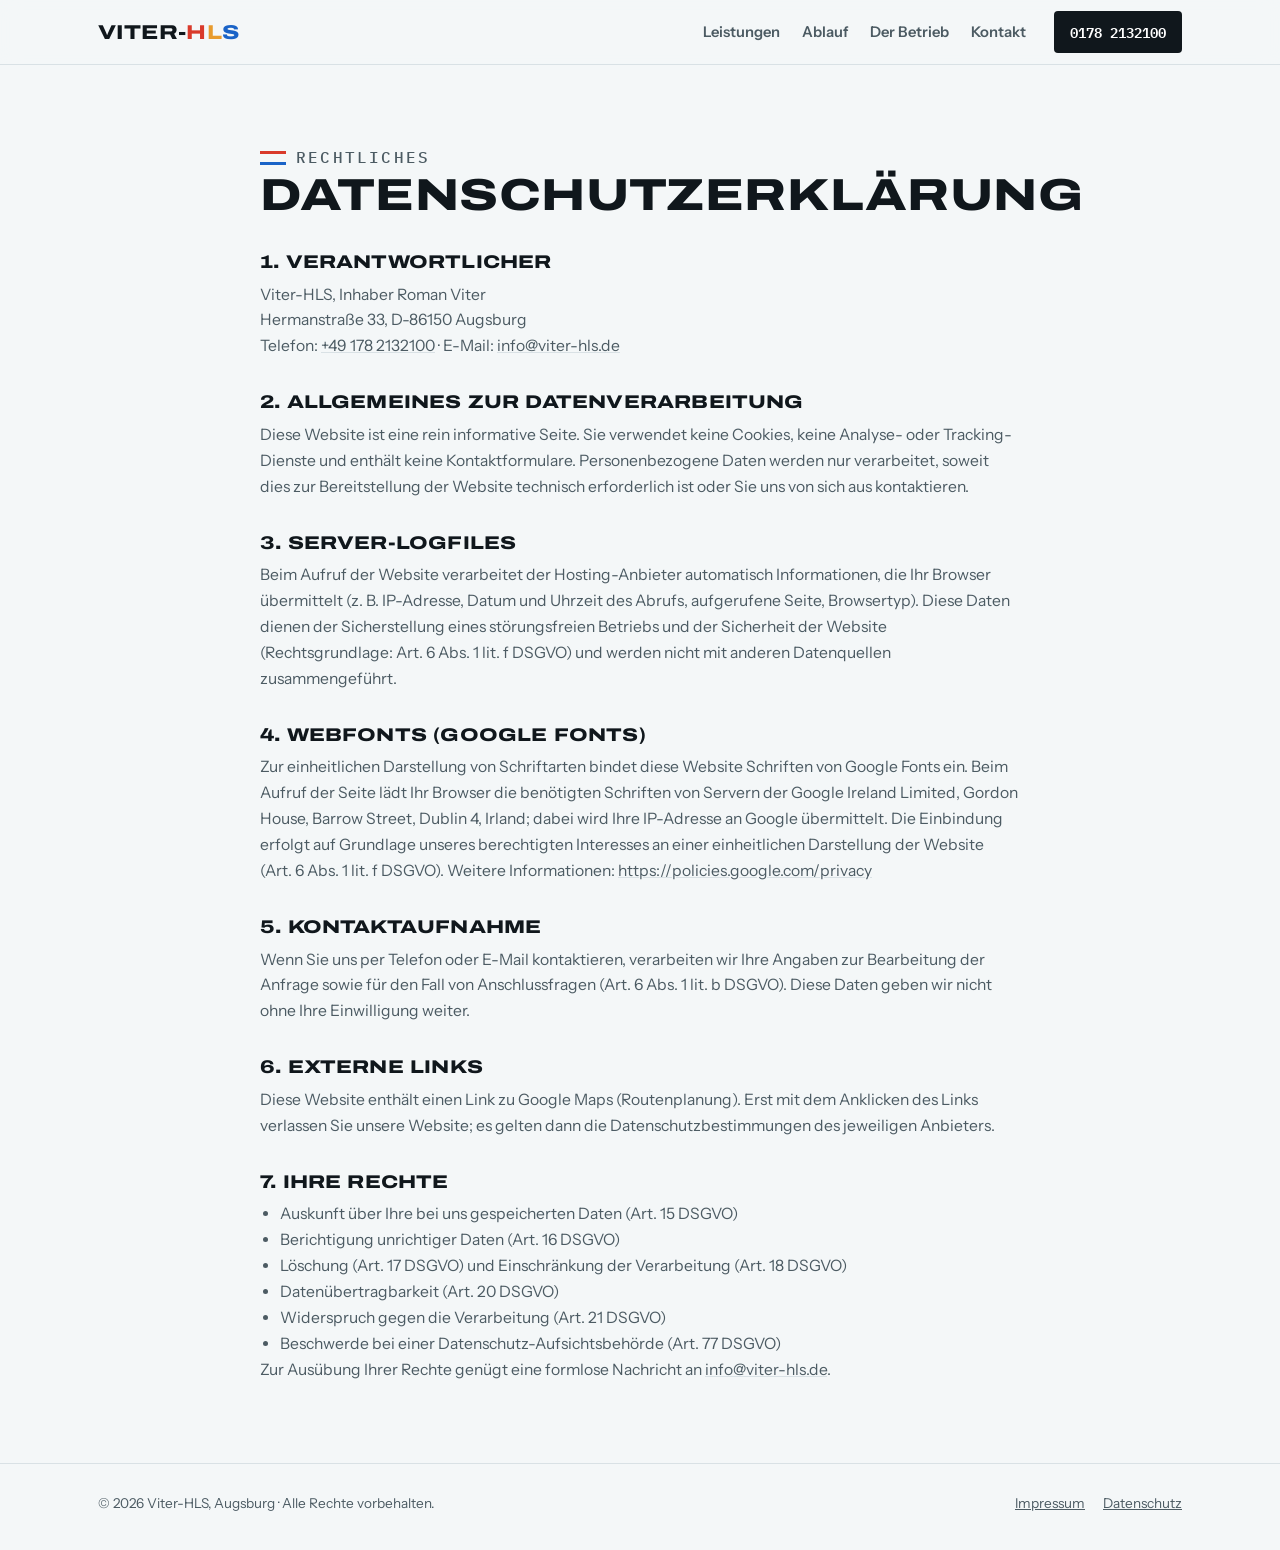
==== datenschutz.html @ 25cb3e0c "Viter-HLS Minisite: moderner One-Pager (Heizung/Lüftung/Sanitär/Wärmepumpe, Augsburg) Co-Authored-By" ====
<!DOCTYPE html>
<html lang="de">
<head>
<meta charset="utf-8">
<meta name="viewport" content="width=device-width, initial-scale=1">
<title>Datenschutzerklärung – Viter-HLS Augsburg</title>
<meta name="robots" content="noindex, follow">
<link rel="icon" href="favicon.svg" type="image/svg+xml">
<link rel="preconnect" href="https://fonts.googleapis.com">
<link rel="preconnect" href="https://fonts.gstatic.com" crossorigin>
<link href="https://fonts.googleapis.com/css2?family=Archivo:wdth,wght@125,700..900&family=IBM+Plex+Mono:wght@400;500;600&family=Instrument+Sans:wght@400;500;600;700&display=swap" rel="stylesheet">
<link rel="stylesheet" href="css/style.css">
</head>
<body>

<header class="site-head">
  <div class="wrap">
    <a class="brand" href="index.html">VITER-<span class="h">H</span><span class="l">L</span><span class="s">S</span></a>
    <nav class="site-nav" aria-label="Hauptnavigation">
      <a href="index.html#leistungen">Leistungen</a>
      <a href="index.html#ablauf">Ablauf</a>
      <a href="index.html#betrieb">Der Betrieb</a>
      <a href="index.html#kontakt">Kontakt</a>
    </nav>
    <a class="head-tel" href="tel:+491782132100">0178 2132100</a>
  </div>
</header>

<main class="wrap legal">
  <p class="tag">Rechtliches</p>
  <h1>Datenschutzerklärung</h1>

  <h2>1. Verantwortlicher</h2>
  <p>
    Viter-HLS, Inhaber Roman Viter<br>
    Hermanstraße 33, D-86150 Augsburg<br>
    Telefon: <a href="tel:+491782132100">+49 178 2132100</a> ·
    E-Mail: <a href="mailto:info@viter-hls.de">info@viter-hls.de</a>
  </p>

  <h2>2. Allgemeines zur Datenverarbeitung</h2>
  <p>Diese Website ist eine rein informative Seite. Sie verwendet keine Cookies, keine Analyse- oder Tracking-Dienste und enthält keine Kontaktformulare. Personenbezogene Daten werden nur verarbeitet, soweit dies zur Bereitstellung der Website technisch erforderlich ist oder Sie uns von sich aus kontaktieren.</p>

  <h2>3. Server-Logfiles</h2>
  <p>Beim Aufruf der Website verarbeitet der Hosting-Anbieter automatisch Informationen, die Ihr Browser übermittelt (z.&nbsp;B. IP-Adresse, Datum und Uhrzeit des Abrufs, aufgerufene Seite, Browsertyp). Diese Daten dienen der Sicherstellung eines störungsfreien Betriebs und der Sicherheit der Website (Rechtsgrundlage: Art.&nbsp;6 Abs.&nbsp;1 lit.&nbsp;f DSGVO) und werden nicht mit anderen Datenquellen zusammengeführt.</p>

  <h2>4. Webfonts (Google Fonts)</h2>
  <p>Zur einheitlichen Darstellung von Schriftarten bindet diese Website Schriften von Google Fonts ein. Beim Aufruf der Seite lädt Ihr Browser die benötigten Schriften von Servern der Google Ireland Limited, Gordon House, Barrow Street, Dublin 4, Irland; dabei wird Ihre IP-Adresse an Google übermittelt. Die Einbindung erfolgt auf Grundlage unseres berechtigten Interesses an einer einheitlichen Darstellung der Website (Art.&nbsp;6 Abs.&nbsp;1 lit.&nbsp;f DSGVO). Weitere Informationen: <a href="https://policies.google.com/privacy" target="_blank" rel="noopener">https://policies.google.com/privacy</a></p>

  <h2>5. Kontaktaufnahme</h2>
  <p>Wenn Sie uns per Telefon oder E-Mail kontaktieren, verarbeiten wir Ihre Angaben zur Bearbeitung der Anfrage sowie für den Fall von Anschlussfragen (Art.&nbsp;6 Abs.&nbsp;1 lit.&nbsp;b DSGVO). Diese Daten geben wir nicht ohne Ihre Einwilligung weiter.</p>

  <h2>6. Externe Links</h2>
  <p>Diese Website enthält einen Link zu Google Maps (Routenplanung). Erst mit dem Anklicken des Links verlassen Sie unsere Website; es gelten dann die Datenschutzbestimmungen des jeweiligen Anbieters.</p>

  <h2>7. Ihre Rechte</h2>
  <ul>
    <li>Auskunft über Ihre bei uns gespeicherten Daten (Art.&nbsp;15 DSGVO)</li>
    <li>Berichtigung unrichtiger Daten (Art.&nbsp;16 DSGVO)</li>
    <li>Löschung (Art.&nbsp;17 DSGVO) und Einschränkung der Verarbeitung (Art.&nbsp;18 DSGVO)</li>
    <li>Datenübertragbarkeit (Art.&nbsp;20 DSGVO)</li>
    <li>Widerspruch gegen die Verarbeitung (Art.&nbsp;21 DSGVO)</li>
    <li>Beschwerde bei einer Datenschutz-Aufsichtsbehörde (Art.&nbsp;77 DSGVO)</li>
  </ul>
  <p>Zur Ausübung Ihrer Rechte genügt eine formlose Nachricht an <a href="mailto:info@viter-hls.de">info@viter-hls.de</a>.</p>
</main>

<footer class="site-foot">
  <div class="wrap">
    <small>© 2026 Viter-HLS, Augsburg · Alle Rechte vorbehalten.</small>
    <nav aria-label="Rechtliches">
      <a href="impressum.html">Impressum</a>
      <a href="datenschutz.html">Datenschutz</a>
    </nav>
  </div>
</footer>

</body>
</html>
---- css/style.css ----
/* ============================================================
   VITER-HLS · Augsburg — Heizung · Lüftung · Sanitär
   Design tokens
   porcelain  #F4F7F8  (kühles Fliesenweiß, Flächen)
   ink        #10171C  (Anthrazit, Text)
   steel      #4C5B63  (Sekundärtext)
   rot        #D93A2B  (Vorlauf / Heizung)
   blau       #1A63C7  (Rücklauf / Sanitär, Wasser)
   luft       #E89B2D  (Lüftung)
   gruen      #1E8A5B  (Wärmepumpe / Umwelt)
   line       #D9E1E5  (Haarlinien)
   ============================================================ */

:root {
  --porcelain: #F4F7F8;
  --paper: #FDFEFE;
  --ink: #10171C;
  --steel: #4C5B63;
  --rot: #D93A2B;
  --blau: #1A63C7;
  --luft: #E89B2D;
  --gruen: #1E8A5B;
  --line: #D9E1E5;
  --font-display: "Archivo", "Arial Narrow", sans-serif;
  --font-body: "Instrument Sans", "Helvetica Neue", sans-serif;
  --font-mono: "IBM Plex Mono", "Courier New", monospace;
  --max: 1180px;
  --pad: clamp(20px, 4vw, 48px);
}

* { margin: 0; padding: 0; box-sizing: border-box; }

html { scroll-behavior: smooth; }
@media (prefers-reduced-motion: reduce) {
  html { scroll-behavior: auto; }
  *, *::before, *::after { animation: none !important; transition: none !important; }
}

body {
  font-family: var(--font-body);
  font-size: 17px;
  line-height: 1.65;
  color: var(--ink);
  background: var(--porcelain);
  -webkit-font-smoothing: antialiased;
}

img { max-width: 100%; height: auto; display: block; }

a { color: inherit; }

.wrap { max-width: var(--max); margin: 0 auto; padding-left: var(--pad); padding-right: var(--pad); }

/* ---------- Display type ---------- */
h1, h2, .display {
  font-family: var(--font-display);
  font-stretch: 125%;
  font-weight: 800;
  text-transform: uppercase;
  letter-spacing: 0.01em;
  line-height: 1.02;
}

h1 { font-size: clamp(2.2rem, 5.2vw, 4rem); }
h2 { font-size: clamp(1.7rem, 3.6vw, 2.6rem); margin-bottom: 18px; }
h3 {
  font-family: var(--font-display);
  font-stretch: 125%;
  font-weight: 700;
  text-transform: uppercase;
  font-size: 1.12rem;
  letter-spacing: 0.03em;
}

/* Rohrleitungs-Etikett (mono tag) */
.tag {
  font-family: var(--font-mono);
  font-size: 0.74rem;
  font-weight: 500;
  letter-spacing: 0.14em;
  text-transform: uppercase;
  color: var(--steel);
  display: inline-flex;
  align-items: center;
  gap: 10px;
}
.tag::before {
  content: "";
  width: 26px;
  height: 8px;
  border-top: 3px solid var(--rot);
  border-bottom: 3px solid var(--blau);
}
.tag--rot::before { border-top-color: var(--rot); border-bottom-color: var(--rot); }
.tag--blau::before { border-top-color: var(--blau); border-bottom-color: var(--blau); }
.tag--luft::before { border-top-color: var(--luft); border-bottom-color: var(--luft); }
.tag--gruen::before { border-top-color: var(--gruen); border-bottom-color: var(--gruen); }

/* ---------- Header ---------- */
.site-head {
  position: sticky;
  top: 0;
  z-index: 50;
  background: rgba(244, 247, 248, 0.92);
  backdrop-filter: blur(10px);
  border-bottom: 1px solid var(--line);
}
.site-head .wrap {
  display: flex;
  align-items: center;
  gap: 28px;
  height: 64px;
}
.brand {
  font-family: var(--font-display);
  font-stretch: 125%;
  font-weight: 800;
  font-size: 1.25rem;
  letter-spacing: 0.02em;
  text-decoration: none;
  white-space: nowrap;
}
.brand .h { color: var(--rot); }
.brand .l { color: var(--luft); }
.brand .s { color: var(--blau); }
.site-nav { display: flex; gap: 22px; margin-left: auto; }
.site-nav a {
  text-decoration: none;
  font-size: 0.92rem;
  font-weight: 600;
  color: var(--steel);
}
.site-nav a:hover { color: var(--ink); }
.head-tel {
  font-family: var(--font-mono);
  font-size: 0.88rem;
  font-weight: 600;
  text-decoration: none;
  background: var(--ink);
  color: #fff;
  padding: 9px 16px;
  border-radius: 4px;
  white-space: nowrap;
}
.head-tel:hover { background: var(--rot); }
@media (max-width: 860px) {
  .site-nav { display: none; }
  .head-tel { margin-left: auto; }
}

/* ---------- Hero ---------- */
.hero { padding: clamp(48px, 8vw, 96px) 0 0; }
.hero .wrap {
  display: grid;
  grid-template-columns: 1.15fr 0.85fr;
  gap: clamp(28px, 5vw, 64px);
  align-items: center;
}
.hero h1 { margin: 18px 0 22px; }
.hero h1 .u-rot  { box-shadow: inset 0 -0.14em 0 0 color-mix(in srgb, var(--rot) 45%, transparent); }
.hero h1 .u-luft { box-shadow: inset 0 -0.14em 0 0 color-mix(in srgb, var(--luft) 55%, transparent); }
.hero h1 .u-blau { box-shadow: inset 0 -0.14em 0 0 color-mix(in srgb, var(--blau) 40%, transparent); }
.hero .lede { font-size: 1.12rem; color: var(--steel); max-width: 34em; margin-bottom: 30px; }
.cta-row { display: flex; flex-wrap: wrap; gap: 14px; align-items: center; }
.btn {
  display: inline-block;
  text-decoration: none;
  font-weight: 700;
  font-size: 1rem;
  padding: 14px 26px;
  border-radius: 4px;
}
.btn-primary { background: var(--rot); color: #fff; }
.btn-primary:hover { background: #b92e21; }
.btn-ghost { border: 1.5px solid var(--ink); color: var(--ink); }
.btn-ghost:hover { background: var(--ink); color: #fff; }

.hero-figure { position: relative; }
.hero-figure img {
  border-radius: 6px;
  box-shadow: 0 24px 60px -24px rgba(16, 23, 28, 0.35);
  aspect-ratio: 4 / 3;
  object-fit: cover;
  object-position: 22% 62%;
  width: 100%;
}
.hero-figure figcaption {
  position: absolute;
  left: 14px;
  bottom: 14px;
  background: var(--ink);
  color: #fff;
  font-family: var(--font-mono);
  font-size: 0.7rem;
  letter-spacing: 0.12em;
  text-transform: uppercase;
  padding: 7px 12px;
  border-radius: 3px;
}
.hero-figure figcaption .vl { color: #ff8d80; }
.hero-figure figcaption .rl { color: #8db8f5; }
@media (max-width: 860px) {
  .hero .wrap { grid-template-columns: 1fr; }
}

/* Rohr-Trenner: animierte Vorlauf/Rücklauf-Doppellinie */
.pipe-divider {
  margin-top: clamp(48px, 7vw, 88px);
  height: 14px;
  position: relative;
  overflow: hidden;
}
.pipe-divider::before,
.pipe-divider::after {
  content: "";
  position: absolute;
  left: 0;
  right: 0;
  height: 4px;
  background-image: linear-gradient(90deg, currentColor 0 70%, transparent 70% 100%);
  background-size: 46px 4px;
}
.pipe-divider::before { top: 0; color: var(--rot); animation: flow-r 2.4s linear infinite; }
.pipe-divider::after { bottom: 0; color: var(--blau); animation: flow-l 2.4s linear infinite; }
@keyframes flow-r { from { background-position-x: 0; } to { background-position-x: 46px; } }
@keyframes flow-l { from { background-position-x: 0; } to { background-position-x: -46px; } }

/* ---------- Sections ---------- */
section { padding: clamp(56px, 8vw, 104px) 0; }
.section-head { max-width: 640px; margin-bottom: clamp(30px, 5vw, 54px); }
.section-head p { color: var(--steel); }

/* ---------- Leistungen ---------- */
#leistungen { background: var(--paper); border-top: 1px solid var(--line); border-bottom: 1px solid var(--line); }
.service-grid {
  display: grid;
  grid-template-columns: repeat(2, 1fr);
  gap: clamp(18px, 3vw, 32px);
}
.service {
  background: var(--porcelain);
  border: 1px solid var(--line);
  border-radius: 6px;
  overflow: hidden;
  display: flex;
  flex-direction: column;
}
.service img { aspect-ratio: 16 / 9; object-fit: cover; width: 100%; }
.service .body { padding: 26px 28px 30px; display: flex; flex-direction: column; gap: 12px; flex: 1; }
.service h3 { padding-top: 2px; }
.service p { color: var(--steel); font-size: 0.98rem; }
.service .body { border-top: 4px solid transparent; }
.service--gruen .body { border-top-color: var(--gruen); }
.service--rot .body { border-top-color: var(--rot); }
.service--luft .body { border-top-color: var(--luft); }
.service--blau .body { border-top-color: var(--blau); }
@media (max-width: 760px) {
  .service-grid { grid-template-columns: 1fr; }
}

/* ---------- Fakten ---------- */
.facts { display: grid; grid-template-columns: repeat(3, 1fr); gap: 1px; background: var(--line); border: 1px solid var(--line); border-radius: 6px; overflow: hidden; }
.fact { background: var(--porcelain); padding: 30px 28px; }
.fact .num {
  font-family: var(--font-display);
  font-stretch: 125%;
  font-weight: 800;
  font-size: clamp(2rem, 4vw, 2.9rem);
  line-height: 1;
}
.fact .num sup { font-size: 0.45em; }
.fact p { color: var(--steel); font-size: 0.94rem; margin-top: 10px; }
@media (max-width: 760px) { .facts { grid-template-columns: 1fr; } }

/* ---------- Ablauf ---------- */
#ablauf { background: var(--ink); color: #fff; }
#ablauf .section-head p { color: #9FB0B9; }
.steps { display: grid; grid-template-columns: repeat(4, 1fr); gap: clamp(20px, 3vw, 36px); counter-reset: step; }
.step { position: relative; padding-top: 20px; }
.step::before {
  content: "";
  position: absolute;
  top: 0; left: 0; right: 0;
  height: 8px;
  border-top: 3px solid var(--rot);
  border-bottom: 3px solid var(--blau);
}
.step .no {
  font-family: var(--font-mono);
  font-size: 0.78rem;
  letter-spacing: 0.14em;
  color: #9FB0B9;
}
.step h3 { margin: 6px 0 8px; color: #fff; }
.step p { color: #C3CFD6; font-size: 0.95rem; }
@media (max-width: 860px) { .steps { grid-template-columns: repeat(2, 1fr); } }
@media (max-width: 540px) { .steps { grid-template-columns: 1fr; } }

/* ---------- Über uns ---------- */
#betrieb .wrap { display: grid; grid-template-columns: 1fr 1fr; gap: clamp(28px, 5vw, 72px); align-items: center; }
#betrieb img { border-radius: 6px; aspect-ratio: 4 / 3; object-fit: cover; }
#betrieb .owner {
  margin-top: 22px;
  padding-left: 16px;
  border-left: 3px solid var(--rot);
}
#betrieb .owner strong { display: block; font-size: 1.05rem; }
#betrieb .owner span { color: var(--steel); font-size: 0.92rem; }
#betrieb p { color: var(--steel); }
@media (max-width: 860px) { #betrieb .wrap { grid-template-columns: 1fr; } }

/* ---------- Kontakt ---------- */
#kontakt { background: var(--paper); border-top: 1px solid var(--line); }
.contact-grid { display: grid; grid-template-columns: 1.1fr 0.9fr; gap: clamp(28px, 5vw, 64px); }
.contact-card {
  border: 1px solid var(--line);
  border-radius: 6px;
  background: var(--porcelain);
  padding: clamp(24px, 4vw, 40px);
}
.contact-card + .contact-card { margin-top: 18px; }
.contact-big {
  font-family: var(--font-display);
  font-stretch: 125%;
  font-weight: 800;
  font-size: clamp(1.5rem, 3.4vw, 2.3rem);
  text-decoration: none;
  display: inline-block;
  line-height: 1.1;
}
.contact-big:hover { color: var(--rot); }
.contact-list { list-style: none; display: grid; gap: 14px; margin-top: 8px; }
.contact-list li { display: flex; gap: 12px; align-items: baseline; }
.contact-list .k {
  font-family: var(--font-mono);
  font-size: 0.72rem;
  letter-spacing: 0.12em;
  text-transform: uppercase;
  color: var(--steel);
  flex: 0 0 92px;
}
.contact-list a { text-decoration-color: var(--line); }
.contact-list a:hover { color: var(--blau); }
@media (max-width: 860px) { .contact-grid { grid-template-columns: 1fr; } }

/* ---------- Footer ---------- */
.site-foot { border-top: 1px solid var(--line); padding: 28px 0 36px; }
.site-foot .wrap { display: flex; flex-wrap: wrap; gap: 18px; align-items: center; }
.site-foot small { color: var(--steel); font-size: 0.85rem; }
.site-foot nav { margin-left: auto; display: flex; gap: 18px; }
.site-foot nav a { font-size: 0.85rem; color: var(--steel); }
.site-foot nav a:hover { color: var(--ink); }
@media (max-width: 600px) { .site-foot nav { margin-left: 0; } }

/* ---------- Scroll-Reveal (nur wenn JS aktiv & Tab sichtbar) ---------- */
html.reveal-armed .reveal {
  opacity: 0;
  transform: translateY(18px);
  transition: opacity 0.6s ease, transform 0.6s ease;
}
html.reveal-armed .reveal.is-in { opacity: 1; transform: none; }

/* ---------- Legal pages ---------- */
.legal { padding: clamp(40px, 7vw, 80px) 0; max-width: 760px; }
.legal h1 { font-size: clamp(1.9rem, 4.5vw, 2.8rem); margin-bottom: 28px; }
.legal h2 { font-size: 1.15rem; margin: 34px 0 10px; }
.legal p, .legal li { color: var(--steel); font-size: 0.98rem; }
.legal ul { padding-left: 20px; }
.legal a { text-decoration-color: var(--line); }
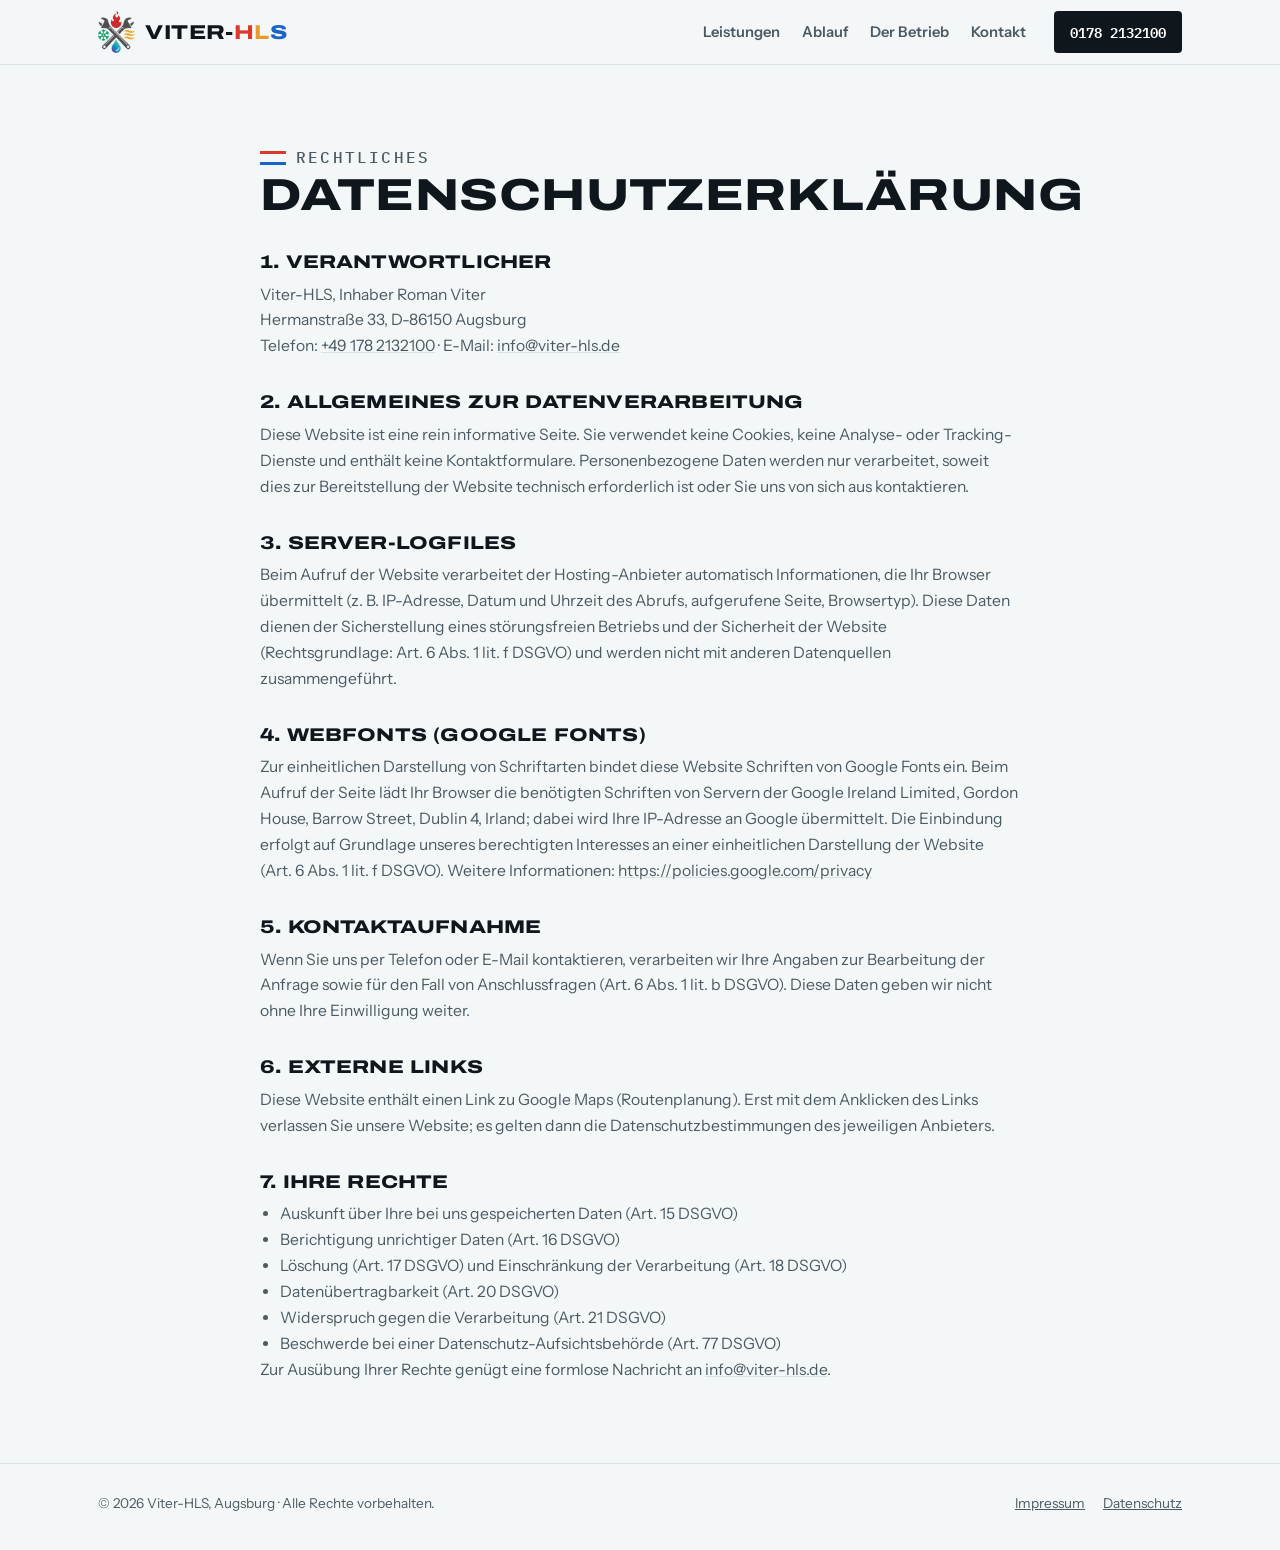
==== commit 4442398c: "Header: Original-Logo vom alten Auftritt eingebunden Co-Authored-By: Claude Fable 5 <noreply@anthrop" ====
--- a/datenschutz.html
+++ b/datenschutz.html
@@ -15,7 +15,7 @@
 
 <header class="site-head">
   <div class="wrap">
-    <a class="brand" href="index.html">VITER-<span class="h">H</span><span class="l">L</span><span class="s">S</span></a>
+    <a class="brand" href="index.html"><img src="img/logo.png" alt="" width="107" height="120">VITER-<span class="h">H</span><span class="l">L</span><span class="s">S</span></a>
     <nav class="site-nav" aria-label="Hauptnavigation">
       <a href="index.html#leistungen">Leistungen</a>
       <a href="index.html#ablauf">Ablauf</a>
--- a/css/style.css
+++ b/css/style.css
@@ -119,7 +119,10 @@
   letter-spacing: 0.02em;
   text-decoration: none;
   white-space: nowrap;
-}
+  display: flex;
+  align-items: center;
+}
+.brand img { height: 42px; width: auto; margin-right: 10px; mix-blend-mode: multiply; }
 .brand .h { color: var(--rot); }
 .brand .l { color: var(--luft); }
 .brand .s { color: var(--blau); }
